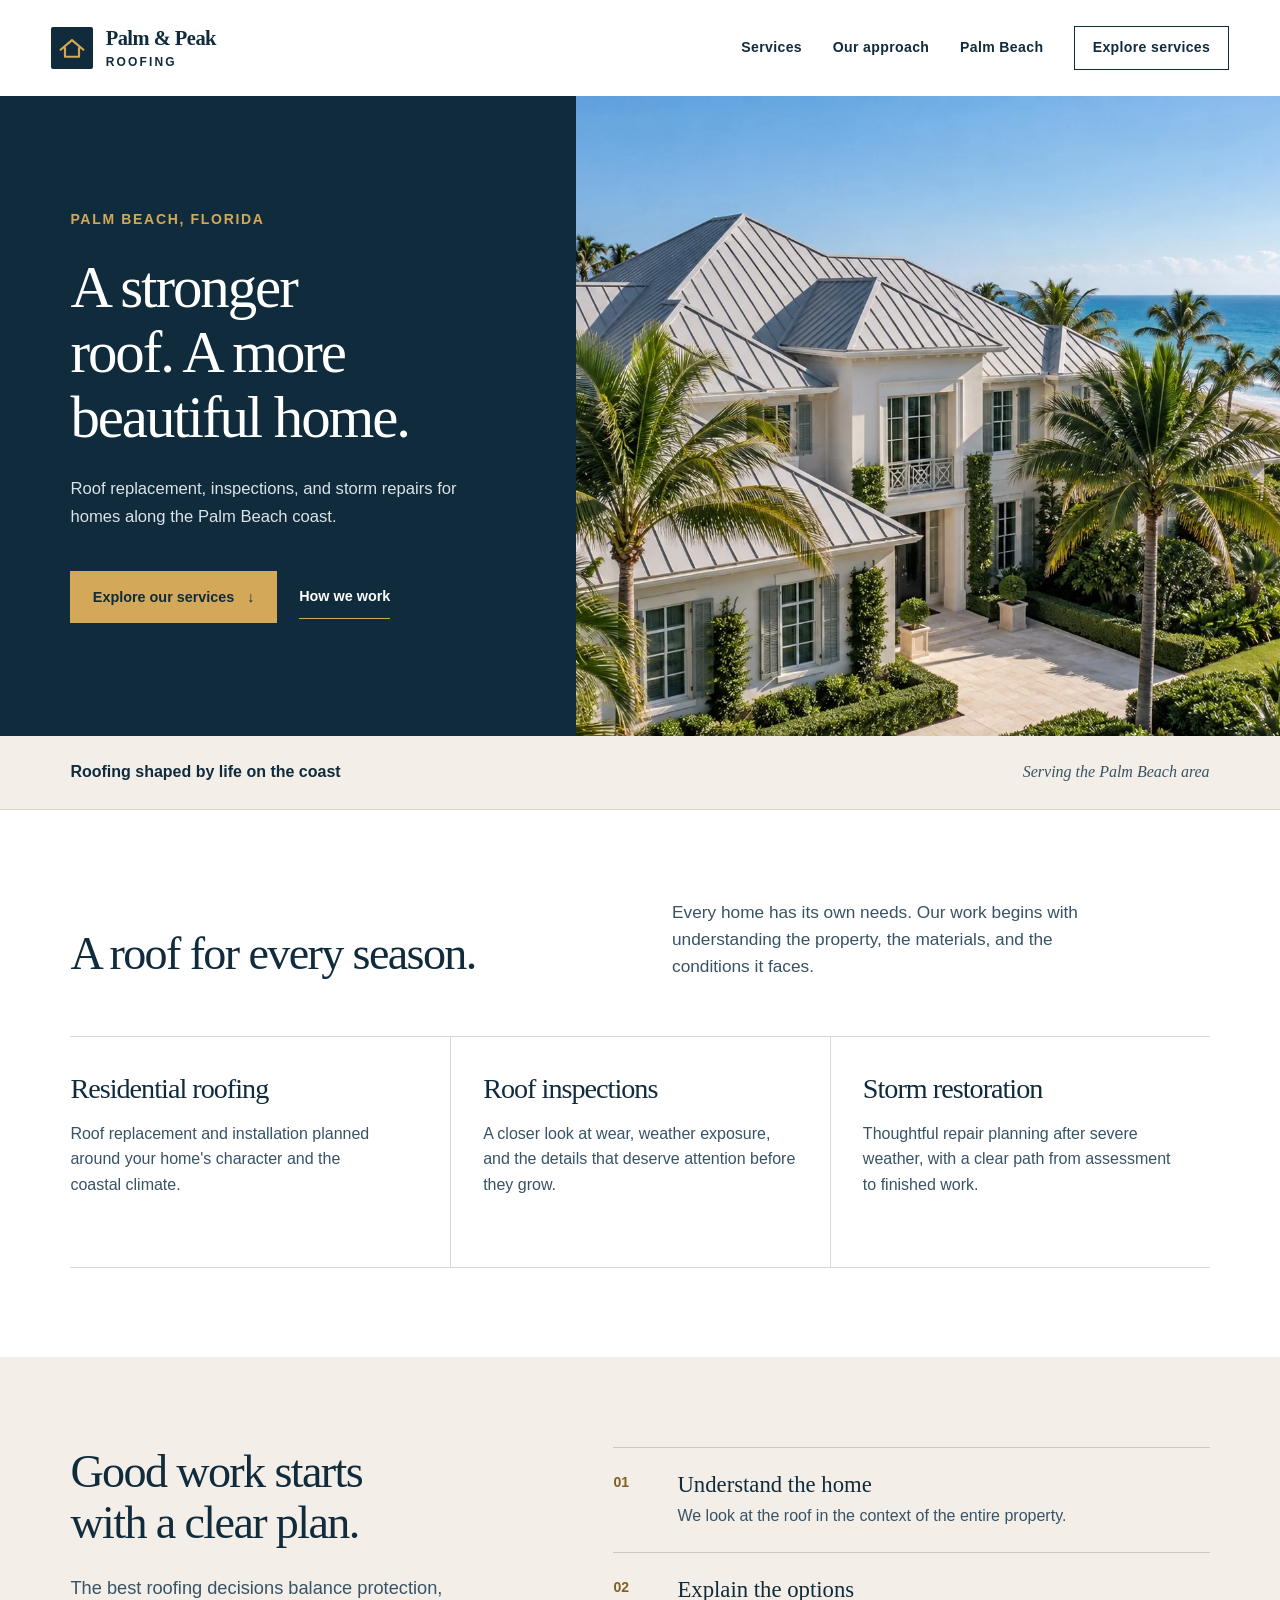
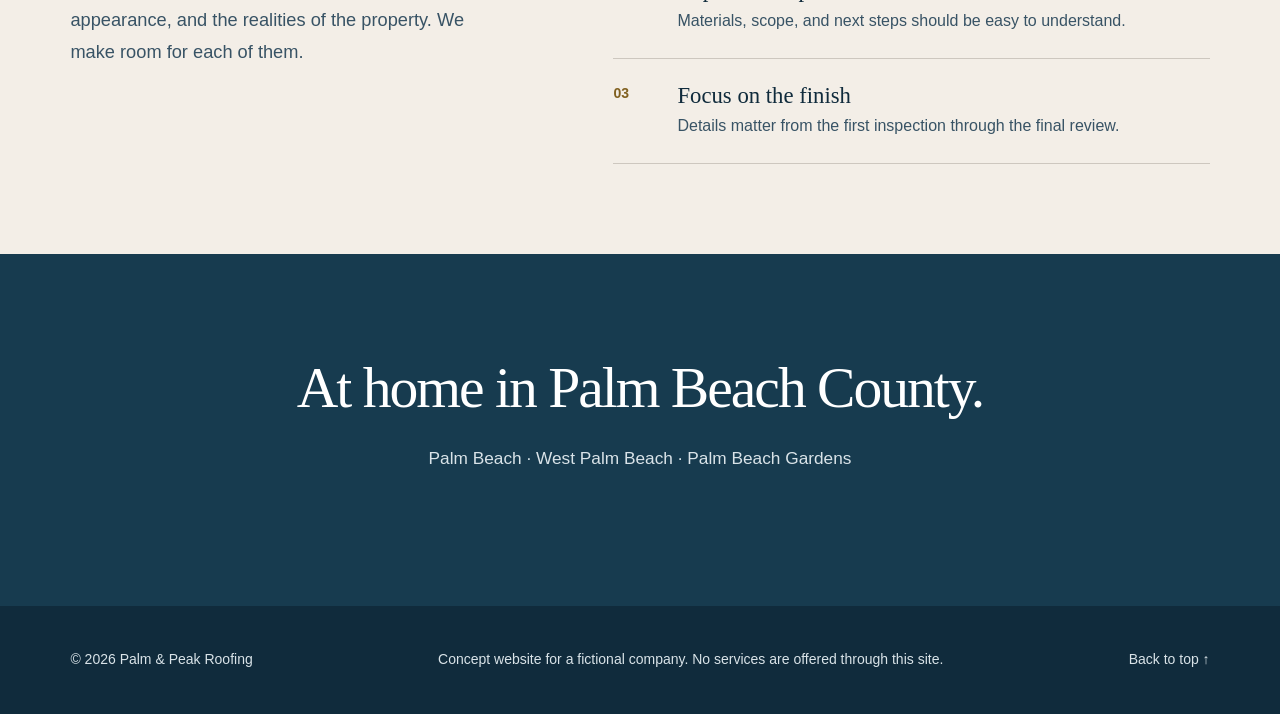
==== index.html @ 024da353 "Publish Palm and Peak roofing concept" ====
<!doctype html>
<html lang="en">
<head>
  <meta charset="utf-8">
  <meta name="viewport" content="width=device-width, initial-scale=1">
  <meta name="theme-color" content="#102b3c">
  <meta name="description" content="Palm & Peak Roofing is a fictional Palm Beach roofing company concept, showcasing residential roofing, roof care, and storm restoration services.">
  <title>Palm & Peak Roofing | Palm Beach Roofing Company</title>
  <link rel="icon" type="image/svg+xml" href="data:image/svg+xml,%3Csvg xmlns='http://www.w3.org/2000/svg' viewBox='0 0 64 64'%3E%3Crect width='64' height='64' rx='12' fill='%23102b3c'/%3E%3Cpath d='M10 37 32 18l22 19M17 34v15h30V34' fill='none' stroke='%23eecb8b' stroke-width='5' stroke-linecap='round' stroke-linejoin='round'/%3E%3C/svg%3E">
  <style>
    :root { color-scheme: light; --ink:#102b3c; --ink-soft:#385365; --sand:#f3eee7; --line:#d8d8d3; --gold:#d3a859; --white:#fff; --sky:#d9e6e9; --gold-ink:#806020; --light-ink:#d9e3e8; --gold-hover:#edc47a; --rule-warm:#cdc7bf; --closing:#173b4f; --gutter:clamp(1.25rem,5.5vw,6.7rem); --ease:cubic-bezier(.22,1,.36,1); }
    * { box-sizing: border-box; }
    html { scroll-behavior: auto; }
    body { margin:0; color:var(--ink); background:var(--white); font-family:Arial,Helvetica,sans-serif; font-size:1rem; line-height:1.55; }
    a { color:inherit; -webkit-tap-highlight-color:transparent; }
    section[id],div[id] { scroll-margin-top:1.5rem; }
    h1,h2,h3 { text-wrap:balance; }
    p { text-wrap:pretty; }
    a:focus-visible { outline:3px solid currentColor; outline-offset:4px; }
    .skip { position:absolute; top:-4rem; left:1rem; z-index:10; padding:.7rem 1rem; background:var(--white); }
    .skip:focus { top:1rem; }
    .site-header { position:relative; z-index:2; background:var(--white); }
    .header-inner { max-width:1440px; margin:auto; min-height:96px; padding:0 clamp(1.25rem,4vw,4rem); display:flex; align-items:center; justify-content:space-between; gap:2rem; }
    .brand { display:inline-flex; align-items:center; gap:.78rem; text-decoration:none; min-width:max-content; }
    .brand-mark { display:grid; place-items:center; width:42px; height:42px; background:var(--ink); color:var(--gold); border-radius:2px; }
    .brand-mark svg { width:28px; height:28px; }
    .brand-name { display:flex; flex-direction:column; font-family:Georgia,serif; font-size:1.28rem; font-weight:bold; letter-spacing:-.025em; line-height:1.1; }
    .brand-name small { margin-top:.33rem; font:700 .75rem Arial,sans-serif; letter-spacing:.18em; text-transform:uppercase; }
    nav { display:flex; align-items:center; gap:clamp(1.2rem,2.4vw,2.8rem); font-size:.88rem; font-weight:700; letter-spacing:.025em; }
    nav a { display:inline-flex; align-items:center; min-height:44px; text-decoration:none; transition:color 180ms var(--ease),background 180ms var(--ease); }
    nav a:hover { color:var(--gold-ink); }
    .nav-cta { display:inline-flex; align-items:center; justify-content:center; min-height:44px; padding:.5rem 1.1rem; border:1px solid var(--ink); }
    .nav-cta:hover { background:var(--ink); color:var(--white); }
    .hero { display:grid; grid-template-columns:minmax(0,45%) minmax(0,55%); min-height:640px; background:var(--ink); color:var(--white); }
    .hero-copy { align-self:center; padding:clamp(3.5rem,6vw,6rem) var(--gutter); }
    .eyebrow { margin:0 0 1.65rem; color:var(--gold); font-size:.875rem; font-weight:700; line-height:1.5; letter-spacing:.12em; text-transform:uppercase; }
    h1,h2,h3,p { margin-top:0; }
    h1,h2 { font-family:Georgia,'Times New Roman',serif; font-weight:400; letter-spacing:-.035em; }
    h1 { max-width:650px; margin-bottom:1.5rem; font-size:clamp(3rem,4.6vw,5.5rem); line-height:1.1; }
    .hero-copy>p:not(.eyebrow) { max-width:520px; color:var(--light-ink); font-size:clamp(1rem,1.3vw,1.13rem); line-height:1.7; }
    .hero-actions { display:flex; flex-wrap:wrap; gap:1.4rem; align-items:center; margin-top:2.5rem; }
    .button { display:inline-flex; align-items:center; justify-content:center; gap:.8rem; min-height:52px; padding:.75rem 1.4rem; background:var(--gold); color:var(--ink); font-size:.9rem; font-weight:700; text-decoration:none; transition:transform 180ms var(--ease),background 180ms var(--ease); }
    .button:hover { background:var(--gold-hover); transform:translateY(-2px); }
    .hero .button:focus-visible { outline-color:var(--white); }
    .button:active { transform:translateY(0); }
    .text-link { display:inline-flex; align-items:center; min-height:44px; text-decoration:none; border-bottom:1px solid var(--gold); padding:.5rem 0; font-size:.9rem; font-weight:700; }
    .text-link:hover { color:var(--gold); }
    .hero-photo { min-height:480px; position:relative; background:var(--sky); overflow:hidden; }
    .hero-photo img { display:block; position:absolute; inset:0; width:100%; height:100%; object-fit:cover; object-position:45% center; }
    .intro-strip { display:flex; justify-content:space-between; align-items:center; gap:2rem; padding:1.5rem clamp(1.25rem,5.5vw,6.7rem); background:var(--sand); border-bottom:1px solid var(--line); }
    .intro-strip p { margin:0; font-size:1rem; font-weight:700; letter-spacing:0; }
    .intro-strip span { font-family:Georgia,serif; font-size:1rem; font-style:italic; color:var(--ink-soft); }
    .section { max-width:1440px; margin:auto; padding:clamp(4rem,7vw,7rem) var(--gutter); }
    .section-heading { display:grid; grid-template-columns:1fr 1fr; gap:4rem; align-items:end; margin-bottom:3.5rem; }
    .section-heading h2 { max-width:570px; margin:0; font-size:clamp(2.4rem,3.6vw,4.2rem); line-height:1.1; }
    .section-heading p { max-width:430px; margin:0; color:var(--ink-soft); font-size:1.08rem; }
    .services { display:grid; grid-template-columns:repeat(3,1fr); border-top:1px solid var(--line); border-bottom:1px solid var(--line); }
    .service { min-height:230px; padding:2.25rem 2rem 2.25rem 0; display:flex; flex-direction:column; }
    .service+.service { border-left:1px solid var(--line); padding-left:2rem; }
    .service h3 { margin:0 0 1rem; font:400 clamp(1.6rem,2.2vw,2.25rem)/1.13 Georgia,serif; letter-spacing:-.035em; }
    .service p { max-width:330px; margin:0; color:var(--ink-soft); font-size:1rem; line-height:1.6; }
    .approach { background:var(--sand); }
    .approach-inner { max-width:1440px; margin:auto; padding:clamp(4rem,7vw,7rem) var(--gutter); display:grid; grid-template-columns:.85fr 1.15fr; gap:clamp(3rem,8vw,9rem); }
    .approach h2 { margin-bottom:1.5rem; font-size:clamp(2.4rem,3.6vw,4.2rem); line-height:1.1; }
    .approach-lede { max-width:560px; color:var(--ink-soft); font-size:1.14rem; line-height:1.75; }
    .principles { align-self:center; border-top:1px solid var(--rule-warm); }
    .principle { display:grid; grid-template-columns:3rem 1fr; gap:1rem; padding:1.5rem 0; border-bottom:1px solid var(--rule-warm); }
    .principle span { color:var(--gold-ink); font-size:.875rem; font-weight:700; }
    .principle h3 { margin:0 0 .35rem; font:400 1.42rem Georgia,serif; }
    .principle p { margin:0; color:var(--ink-soft); font-size:1rem; }
    .closing { padding:clamp(5rem,8vw,8rem) 1.25rem; background:var(--closing); color:var(--white); text-align:center; }
    .closing h2 { max-width:800px; margin:0 auto 1.5rem; font-size:clamp(2.8rem,4.5vw,5.5rem); line-height:1.12; }
    .closing p { max-width:560px; margin:0 auto 2rem; color:var(--light-ink); font-size:1.08rem; }
    footer { display:flex; justify-content:space-between; align-items:center; flex-wrap:wrap; gap:1rem; padding:2rem clamp(1.25rem,5.5vw,6.7rem); background:var(--ink); color:var(--light-ink); font-size:.875rem; }
    footer p { margin:0; }
    footer a { display:inline-flex; align-items:center; min-height:44px; text-decoration:none; }
    footer a:hover { color:var(--gold); }
    @media (max-width:900px) {
      .header-inner { min-height:78px; }
      nav { gap:1rem; }
      .nav-cta { display:none; }
      .hero { grid-template-columns:1fr; }
      .hero-copy { padding:3.5rem clamp(1.25rem,7vw,4rem); }
      .hero-photo { min-height:0; aspect-ratio:16/9; }
      .section-heading,.approach-inner { grid-template-columns:1fr; gap:2rem; }
      .section-heading { margin-bottom:2.5rem; }
    }
    @media (max-width:620px) {
      .header-inner { align-items:flex-start; flex-direction:column; gap:.5rem; padding-top:1rem; padding-bottom:.5rem; }
      .brand-mark { width:38px; height:38px; }
      nav { width:100%; justify-content:space-between; font-size:.875rem; }
      .hero-copy { padding:2.75rem 1.25rem 3rem; }
      h1 { font-size:clamp(2.65rem,10.5vw,3.75rem); }
      .hero-photo { min-height:0; aspect-ratio:4/3; }
      .hero-actions { gap:1rem; margin-top:1.75rem; }
      .intro-strip { align-items:flex-start; flex-direction:column; gap:.55rem; }
      .services { grid-template-columns:1fr; }
      .service,.service+.service { min-height:0; padding:1.75rem 0; border-left:0; }
      .service+.service { border-top:1px solid var(--line); }
      .service h3 { margin:0 0 .7rem; }
      .approach-inner { gap:2.5rem; }
    }
    @media (prefers-reduced-motion:reduce) { html { scroll-behavior:auto; } a,.button { transition:none; } .button:hover { transform:none; } }
  </style>
</head>
<body>
  <a class="skip" href="#main">Skip to content</a>
  <header class="site-header">
    <div class="header-inner">
      <a class="brand" href="#top" aria-label="Palm and Peak Roofing, back to top">
        <span class="brand-mark" aria-hidden="true"><svg viewBox="0 0 32 32" fill="none"><path d="M3 18 16 7l13 11M8 16v10h16V16" stroke="currentColor" stroke-width="2.5" stroke-linecap="round" stroke-linejoin="round"/></svg></span>
        <span class="brand-name">Palm &amp; Peak<small>Roofing</small></span>
      </a>
      <nav aria-label="Main navigation"><a href="#services">Services</a><a href="#approach">Our approach</a><a href="#coverage">Palm Beach</a><a class="nav-cta" href="#services">Explore services</a></nav>
    </div>
  </header>
  <main id="main">
    <section class="hero" id="top" aria-labelledby="hero-title">
      <div class="hero-copy">
        <p class="eyebrow">Palm Beach, Florida</p>
        <h1 id="hero-title">A stronger roof. A more beautiful home.</h1>
        <p>Roof replacement, inspections, and storm repairs for homes along the Palm Beach coast.</p>
        <div class="hero-actions"><a class="button" href="#services">Explore our services <span aria-hidden="true">↓</span></a><a class="text-link" href="#approach">How we work</a></div>
      </div>
      <div class="hero-photo"><img src="roofing-home.webp" alt="Coastal Palm Beach home with a standing seam roof framed by palm trees" width="1672" height="941" fetchpriority="high" decoding="async"></div>
    </section>
    <div class="intro-strip"><p>Roofing shaped by life on the coast</p><span>Serving the Palm Beach area</span></div>
    <section class="section" id="services" aria-labelledby="services-title">
      
      <div class="section-heading"><h2 id="services-title">A roof for every season.</h2><p>Every home has its own needs. Our work begins with understanding the property, the materials, and the conditions it faces.</p></div>
      <div class="services">
        <article class="service"><h3>Residential roofing</h3><p>Roof replacement and installation planned around your home's character and the coastal climate.</p></article>
        <article class="service"><h3>Roof inspections</h3><p>A closer look at wear, weather exposure, and the details that deserve attention before they grow.</p></article>
        <article class="service"><h3>Storm restoration</h3><p>Thoughtful repair planning after severe weather, with a clear path from assessment to finished work.</p></article>
      </div>
    </section>
    <section class="approach" id="approach" aria-labelledby="approach-title"><div class="approach-inner">
      <div><h2 id="approach-title">Good work starts with a clear plan.</h2><p class="approach-lede">The best roofing decisions balance protection, appearance, and the realities of the property. We make room for each of them.</p></div>
      <div class="principles"><div class="principle"><span>01</span><div><h3>Understand the home</h3><p>We look at the roof in the context of the entire property.</p></div></div><div class="principle"><span>02</span><div><h3>Explain the options</h3><p>Materials, scope, and next steps should be easy to understand.</p></div></div><div class="principle"><span>03</span><div><h3>Focus on the finish</h3><p>Details matter from the first inspection through the final review.</p></div></div></div>
    </div></section>
    <section class="closing" id="coverage" aria-labelledby="closing-title"><h2 id="closing-title">At home in Palm Beach County.</h2><p>Palm Beach · West Palm Beach · Palm Beach Gardens</p></section>
  </main>
  <footer><p>© 2026 Palm &amp; Peak Roofing</p><p>Concept website for a fictional company. No services are offered through this site.</p><a href="#top">Back to top ↑</a></footer>
</body>
</html>
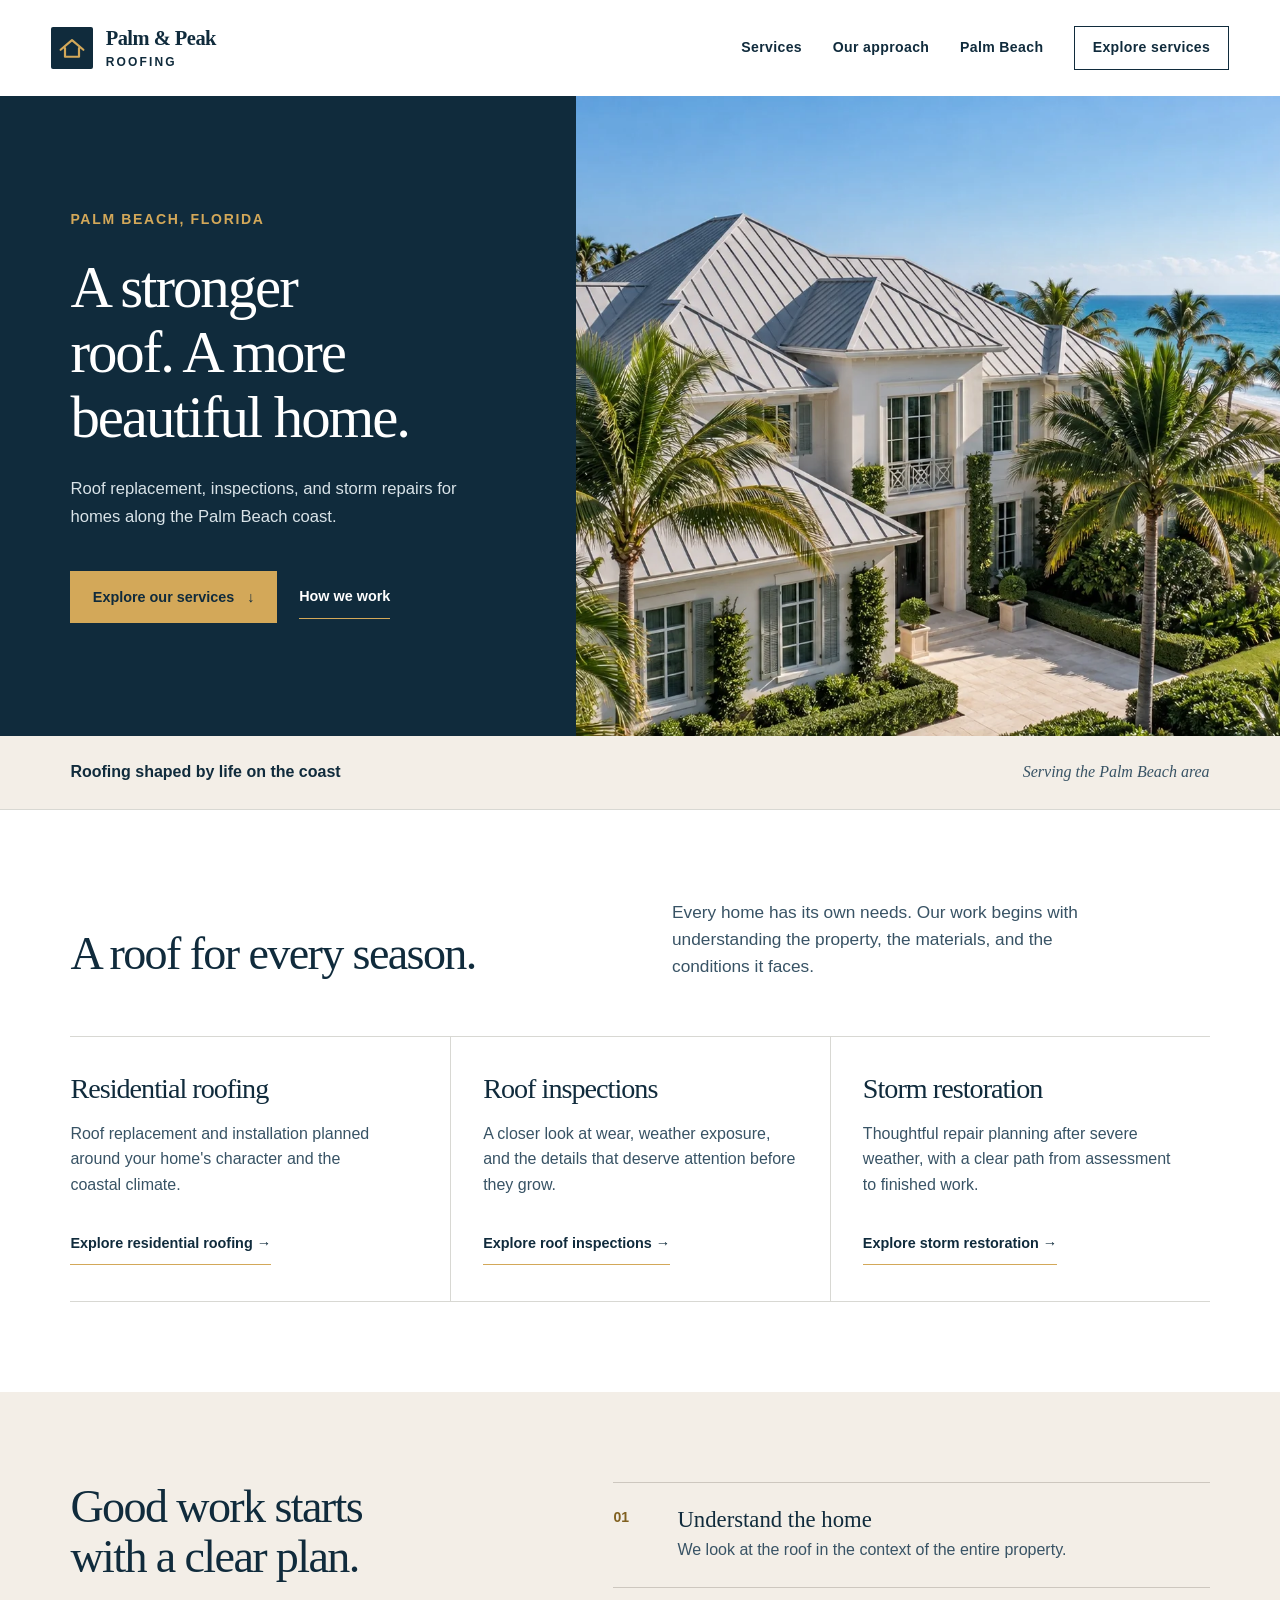
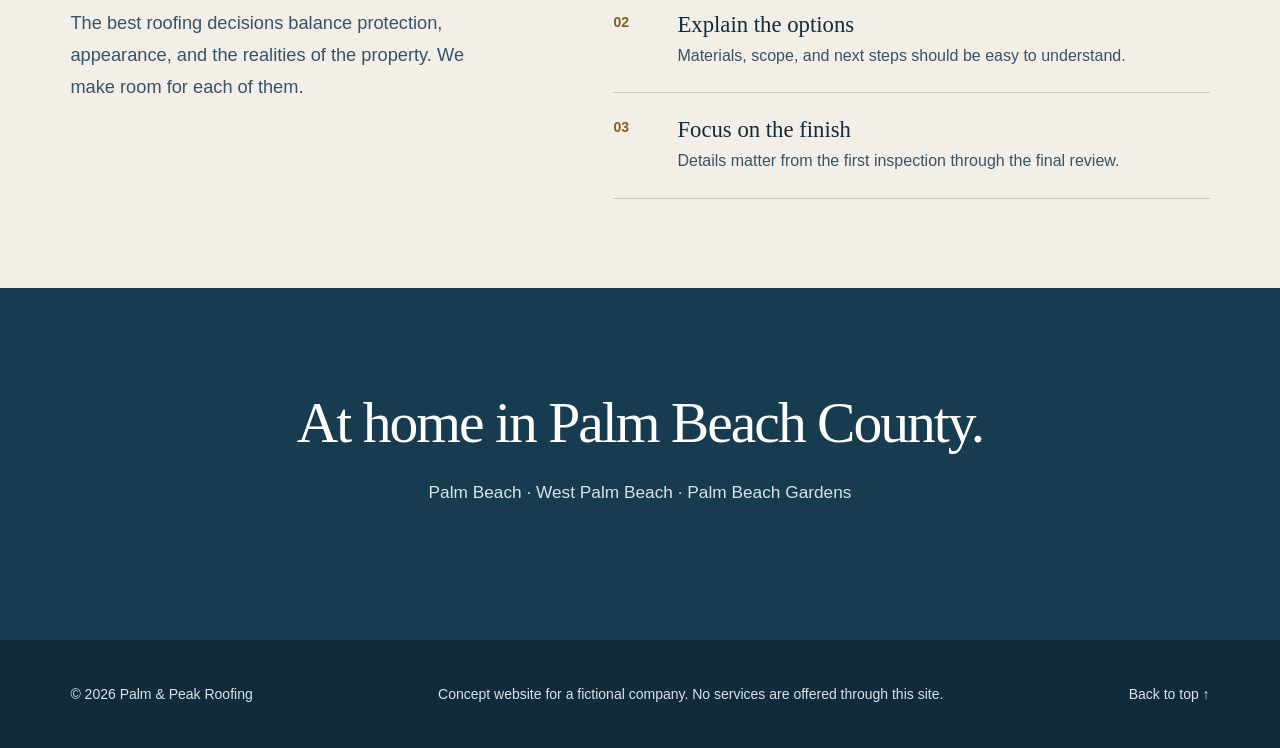
==== commit 36181771: "Add residential roofing inspection and storm service pages" ====
--- a/index.html
+++ b/index.html
@@ -7,101 +7,7 @@
   <meta name="description" content="Palm & Peak Roofing is a fictional Palm Beach roofing company concept, showcasing residential roofing, roof care, and storm restoration services.">
   <title>Palm & Peak Roofing | Palm Beach Roofing Company</title>
   <link rel="icon" type="image/svg+xml" href="data:image/svg+xml,%3Csvg xmlns='http://www.w3.org/2000/svg' viewBox='0 0 64 64'%3E%3Crect width='64' height='64' rx='12' fill='%23102b3c'/%3E%3Cpath d='M10 37 32 18l22 19M17 34v15h30V34' fill='none' stroke='%23eecb8b' stroke-width='5' stroke-linecap='round' stroke-linejoin='round'/%3E%3C/svg%3E">
-  <style>
-    :root { color-scheme: light; --ink:#102b3c; --ink-soft:#385365; --sand:#f3eee7; --line:#d8d8d3; --gold:#d3a859; --white:#fff; --sky:#d9e6e9; --gold-ink:#806020; --light-ink:#d9e3e8; --gold-hover:#edc47a; --rule-warm:#cdc7bf; --closing:#173b4f; --gutter:clamp(1.25rem,5.5vw,6.7rem); --ease:cubic-bezier(.22,1,.36,1); }
-    * { box-sizing: border-box; }
-    html { scroll-behavior: auto; }
-    body { margin:0; color:var(--ink); background:var(--white); font-family:Arial,Helvetica,sans-serif; font-size:1rem; line-height:1.55; }
-    a { color:inherit; -webkit-tap-highlight-color:transparent; }
-    section[id],div[id] { scroll-margin-top:1.5rem; }
-    h1,h2,h3 { text-wrap:balance; }
-    p { text-wrap:pretty; }
-    a:focus-visible { outline:3px solid currentColor; outline-offset:4px; }
-    .skip { position:absolute; top:-4rem; left:1rem; z-index:10; padding:.7rem 1rem; background:var(--white); }
-    .skip:focus { top:1rem; }
-    .site-header { position:relative; z-index:2; background:var(--white); }
-    .header-inner { max-width:1440px; margin:auto; min-height:96px; padding:0 clamp(1.25rem,4vw,4rem); display:flex; align-items:center; justify-content:space-between; gap:2rem; }
-    .brand { display:inline-flex; align-items:center; gap:.78rem; text-decoration:none; min-width:max-content; }
-    .brand-mark { display:grid; place-items:center; width:42px; height:42px; background:var(--ink); color:var(--gold); border-radius:2px; }
-    .brand-mark svg { width:28px; height:28px; }
-    .brand-name { display:flex; flex-direction:column; font-family:Georgia,serif; font-size:1.28rem; font-weight:bold; letter-spacing:-.025em; line-height:1.1; }
-    .brand-name small { margin-top:.33rem; font:700 .75rem Arial,sans-serif; letter-spacing:.18em; text-transform:uppercase; }
-    nav { display:flex; align-items:center; gap:clamp(1.2rem,2.4vw,2.8rem); font-size:.88rem; font-weight:700; letter-spacing:.025em; }
-    nav a { display:inline-flex; align-items:center; min-height:44px; text-decoration:none; transition:color 180ms var(--ease),background 180ms var(--ease); }
-    nav a:hover { color:var(--gold-ink); }
-    .nav-cta { display:inline-flex; align-items:center; justify-content:center; min-height:44px; padding:.5rem 1.1rem; border:1px solid var(--ink); }
-    .nav-cta:hover { background:var(--ink); color:var(--white); }
-    .hero { display:grid; grid-template-columns:minmax(0,45%) minmax(0,55%); min-height:640px; background:var(--ink); color:var(--white); }
-    .hero-copy { align-self:center; padding:clamp(3.5rem,6vw,6rem) var(--gutter); }
-    .eyebrow { margin:0 0 1.65rem; color:var(--gold); font-size:.875rem; font-weight:700; line-height:1.5; letter-spacing:.12em; text-transform:uppercase; }
-    h1,h2,h3,p { margin-top:0; }
-    h1,h2 { font-family:Georgia,'Times New Roman',serif; font-weight:400; letter-spacing:-.035em; }
-    h1 { max-width:650px; margin-bottom:1.5rem; font-size:clamp(3rem,4.6vw,5.5rem); line-height:1.1; }
-    .hero-copy>p:not(.eyebrow) { max-width:520px; color:var(--light-ink); font-size:clamp(1rem,1.3vw,1.13rem); line-height:1.7; }
-    .hero-actions { display:flex; flex-wrap:wrap; gap:1.4rem; align-items:center; margin-top:2.5rem; }
-    .button { display:inline-flex; align-items:center; justify-content:center; gap:.8rem; min-height:52px; padding:.75rem 1.4rem; background:var(--gold); color:var(--ink); font-size:.9rem; font-weight:700; text-decoration:none; transition:transform 180ms var(--ease),background 180ms var(--ease); }
-    .button:hover { background:var(--gold-hover); transform:translateY(-2px); }
-    .hero .button:focus-visible { outline-color:var(--white); }
-    .button:active { transform:translateY(0); }
-    .text-link { display:inline-flex; align-items:center; min-height:44px; text-decoration:none; border-bottom:1px solid var(--gold); padding:.5rem 0; font-size:.9rem; font-weight:700; }
-    .text-link:hover { color:var(--gold); }
-    .hero-photo { min-height:480px; position:relative; background:var(--sky); overflow:hidden; }
-    .hero-photo img { display:block; position:absolute; inset:0; width:100%; height:100%; object-fit:cover; object-position:45% center; }
-    .intro-strip { display:flex; justify-content:space-between; align-items:center; gap:2rem; padding:1.5rem clamp(1.25rem,5.5vw,6.7rem); background:var(--sand); border-bottom:1px solid var(--line); }
-    .intro-strip p { margin:0; font-size:1rem; font-weight:700; letter-spacing:0; }
-    .intro-strip span { font-family:Georgia,serif; font-size:1rem; font-style:italic; color:var(--ink-soft); }
-    .section { max-width:1440px; margin:auto; padding:clamp(4rem,7vw,7rem) var(--gutter); }
-    .section-heading { display:grid; grid-template-columns:1fr 1fr; gap:4rem; align-items:end; margin-bottom:3.5rem; }
-    .section-heading h2 { max-width:570px; margin:0; font-size:clamp(2.4rem,3.6vw,4.2rem); line-height:1.1; }
-    .section-heading p { max-width:430px; margin:0; color:var(--ink-soft); font-size:1.08rem; }
-    .services { display:grid; grid-template-columns:repeat(3,1fr); border-top:1px solid var(--line); border-bottom:1px solid var(--line); }
-    .service { min-height:230px; padding:2.25rem 2rem 2.25rem 0; display:flex; flex-direction:column; }
-    .service+.service { border-left:1px solid var(--line); padding-left:2rem; }
-    .service h3 { margin:0 0 1rem; font:400 clamp(1.6rem,2.2vw,2.25rem)/1.13 Georgia,serif; letter-spacing:-.035em; }
-    .service p { max-width:330px; margin:0; color:var(--ink-soft); font-size:1rem; line-height:1.6; }
-    .approach { background:var(--sand); }
-    .approach-inner { max-width:1440px; margin:auto; padding:clamp(4rem,7vw,7rem) var(--gutter); display:grid; grid-template-columns:.85fr 1.15fr; gap:clamp(3rem,8vw,9rem); }
-    .approach h2 { margin-bottom:1.5rem; font-size:clamp(2.4rem,3.6vw,4.2rem); line-height:1.1; }
-    .approach-lede { max-width:560px; color:var(--ink-soft); font-size:1.14rem; line-height:1.75; }
-    .principles { align-self:center; border-top:1px solid var(--rule-warm); }
-    .principle { display:grid; grid-template-columns:3rem 1fr; gap:1rem; padding:1.5rem 0; border-bottom:1px solid var(--rule-warm); }
-    .principle span { color:var(--gold-ink); font-size:.875rem; font-weight:700; }
-    .principle h3 { margin:0 0 .35rem; font:400 1.42rem Georgia,serif; }
-    .principle p { margin:0; color:var(--ink-soft); font-size:1rem; }
-    .closing { padding:clamp(5rem,8vw,8rem) 1.25rem; background:var(--closing); color:var(--white); text-align:center; }
-    .closing h2 { max-width:800px; margin:0 auto 1.5rem; font-size:clamp(2.8rem,4.5vw,5.5rem); line-height:1.12; }
-    .closing p { max-width:560px; margin:0 auto 2rem; color:var(--light-ink); font-size:1.08rem; }
-    footer { display:flex; justify-content:space-between; align-items:center; flex-wrap:wrap; gap:1rem; padding:2rem clamp(1.25rem,5.5vw,6.7rem); background:var(--ink); color:var(--light-ink); font-size:.875rem; }
-    footer p { margin:0; }
-    footer a { display:inline-flex; align-items:center; min-height:44px; text-decoration:none; }
-    footer a:hover { color:var(--gold); }
-    @media (max-width:900px) {
-      .header-inner { min-height:78px; }
-      nav { gap:1rem; }
-      .nav-cta { display:none; }
-      .hero { grid-template-columns:1fr; }
-      .hero-copy { padding:3.5rem clamp(1.25rem,7vw,4rem); }
-      .hero-photo { min-height:0; aspect-ratio:16/9; }
-      .section-heading,.approach-inner { grid-template-columns:1fr; gap:2rem; }
-      .section-heading { margin-bottom:2.5rem; }
-    }
-    @media (max-width:620px) {
-      .header-inner { align-items:flex-start; flex-direction:column; gap:.5rem; padding-top:1rem; padding-bottom:.5rem; }
-      .brand-mark { width:38px; height:38px; }
-      nav { width:100%; justify-content:space-between; font-size:.875rem; }
-      .hero-copy { padding:2.75rem 1.25rem 3rem; }
-      h1 { font-size:clamp(2.65rem,10.5vw,3.75rem); }
-      .hero-photo { min-height:0; aspect-ratio:4/3; }
-      .hero-actions { gap:1rem; margin-top:1.75rem; }
-      .intro-strip { align-items:flex-start; flex-direction:column; gap:.55rem; }
-      .services { grid-template-columns:1fr; }
-      .service,.service+.service { min-height:0; padding:1.75rem 0; border-left:0; }
-      .service+.service { border-top:1px solid var(--line); }
-      .service h3 { margin:0 0 .7rem; }
-      .approach-inner { gap:2.5rem; }
-    }
-    @media (prefers-reduced-motion:reduce) { html { scroll-behavior:auto; } a,.button { transition:none; } .button:hover { transform:none; } }
-  </style>
+  <link rel="stylesheet" href="styles.css">
 </head>
 <body>
   <a class="skip" href="#main">Skip to content</a>
@@ -129,9 +35,9 @@
       
       <div class="section-heading"><h2 id="services-title">A roof for every season.</h2><p>Every home has its own needs. Our work begins with understanding the property, the materials, and the conditions it faces.</p></div>
       <div class="services">
-        <article class="service"><h3>Residential roofing</h3><p>Roof replacement and installation planned around your home's character and the coastal climate.</p></article>
-        <article class="service"><h3>Roof inspections</h3><p>A closer look at wear, weather exposure, and the details that deserve attention before they grow.</p></article>
-        <article class="service"><h3>Storm restoration</h3><p>Thoughtful repair planning after severe weather, with a clear path from assessment to finished work.</p></article>
+        <article class="service"><h3>Residential roofing</h3><p>Roof replacement and installation planned around your home's character and the coastal climate.</p><a class="text-link service-link" href="residential-roofing.html">Explore residential roofing <span aria-hidden="true">&nbsp;→</span></a></article>
+        <article class="service"><h3>Roof inspections</h3><p>A closer look at wear, weather exposure, and the details that deserve attention before they grow.</p><a class="text-link service-link" href="roof-inspections.html">Explore roof inspections <span aria-hidden="true">&nbsp;→</span></a></article>
+        <article class="service"><h3>Storm restoration</h3><p>Thoughtful repair planning after severe weather, with a clear path from assessment to finished work.</p><a class="text-link service-link" href="storm-restoration.html">Explore storm restoration <span aria-hidden="true">&nbsp;→</span></a></article>
       </div>
     </section>
     <section class="approach" id="approach" aria-labelledby="approach-title"><div class="approach-inner">
--- a/styles.css
+++ b/styles.css
@@ -0,0 +1,122 @@
+    :root { color-scheme: light; --ink:#102b3c; --ink-soft:#385365; --sand:#f3eee7; --line:#d8d8d3; --gold:#d3a859; --white:#fff; --sky:#d9e6e9; --gold-ink:#806020; --light-ink:#d9e3e8; --gold-hover:#edc47a; --rule-warm:#cdc7bf; --closing:#173b4f; --gutter:clamp(1.25rem,5.5vw,6.7rem); --ease:cubic-bezier(.22,1,.36,1); }
+    * { box-sizing: border-box; }
+    html { scroll-behavior: auto; }
+    body { margin:0; color:var(--ink); background:var(--white); font-family:Arial,Helvetica,sans-serif; font-size:1rem; line-height:1.55; }
+    a { color:inherit; -webkit-tap-highlight-color:transparent; }
+    section[id],div[id] { scroll-margin-top:1.5rem; }
+    h1,h2,h3 { text-wrap:balance; }
+    p { text-wrap:pretty; }
+    a:focus-visible { outline:3px solid currentColor; outline-offset:4px; }
+    .skip { position:absolute; top:-4rem; left:1rem; z-index:10; padding:.7rem 1rem; background:var(--white); }
+    .skip:focus { top:1rem; }
+    .site-header { position:relative; z-index:2; background:var(--white); }
+    .header-inner { max-width:1440px; margin:auto; min-height:96px; padding:0 clamp(1.25rem,4vw,4rem); display:flex; align-items:center; justify-content:space-between; gap:2rem; }
+    .brand { display:inline-flex; align-items:center; gap:.78rem; text-decoration:none; min-width:max-content; }
+    .brand-mark { display:grid; place-items:center; width:42px; height:42px; background:var(--ink); color:var(--gold); border-radius:2px; }
+    .brand-mark svg { width:28px; height:28px; }
+    .brand-name { display:flex; flex-direction:column; font-family:Georgia,serif; font-size:1.28rem; font-weight:bold; letter-spacing:-.025em; line-height:1.1; }
+    .brand-name small { margin-top:.33rem; font:700 .75rem Arial,sans-serif; letter-spacing:.18em; text-transform:uppercase; }
+    nav { display:flex; align-items:center; gap:clamp(1.2rem,2.4vw,2.8rem); font-size:.88rem; font-weight:700; letter-spacing:.025em; }
+    nav a { display:inline-flex; align-items:center; min-height:44px; text-decoration:none; transition:color 180ms var(--ease),background 180ms var(--ease); }
+    nav a:hover { color:var(--gold-ink); }
+    .nav-cta { display:inline-flex; align-items:center; justify-content:center; min-height:44px; padding:.5rem 1.1rem; border:1px solid var(--ink); }
+    .nav-cta:hover { background:var(--ink); color:var(--white); }
+    .hero { display:grid; grid-template-columns:minmax(0,45%) minmax(0,55%); min-height:640px; background:var(--ink); color:var(--white); }
+    .hero-copy { align-self:center; padding:clamp(3.5rem,6vw,6rem) var(--gutter); }
+    .eyebrow { margin:0 0 1.65rem; color:var(--gold); font-size:.875rem; font-weight:700; line-height:1.5; letter-spacing:.12em; text-transform:uppercase; }
+    h1,h2,h3,p { margin-top:0; }
+    h1,h2 { font-family:Georgia,'Times New Roman',serif; font-weight:400; letter-spacing:-.035em; }
+    h1 { max-width:650px; margin-bottom:1.5rem; font-size:clamp(3rem,4.6vw,5.5rem); line-height:1.1; }
+    .hero-copy>p:not(.eyebrow) { max-width:520px; color:var(--light-ink); font-size:clamp(1rem,1.3vw,1.13rem); line-height:1.7; }
+    .hero-actions { display:flex; flex-wrap:wrap; gap:1.4rem; align-items:center; margin-top:2.5rem; }
+    .button { display:inline-flex; align-items:center; justify-content:center; gap:.8rem; min-height:52px; padding:.75rem 1.4rem; background:var(--gold); color:var(--ink); font-size:.9rem; font-weight:700; text-decoration:none; transition:transform 180ms var(--ease),background 180ms var(--ease); }
+    .button:hover { background:var(--gold-hover); transform:translateY(-2px); }
+    .hero .button:focus-visible { outline-color:var(--white); }
+    .button:active { transform:translateY(0); }
+    .text-link { display:inline-flex; align-items:center; min-height:44px; text-decoration:none; border-bottom:1px solid var(--gold); padding:.5rem 0; font-size:.9rem; font-weight:700; }
+    .text-link:hover { color:var(--gold); }
+    .hero-photo { min-height:480px; position:relative; background:var(--sky); overflow:hidden; }
+    .hero-photo img { display:block; position:absolute; inset:0; width:100%; height:100%; object-fit:cover; object-position:45% center; }
+    .intro-strip { display:flex; justify-content:space-between; align-items:center; gap:2rem; padding:1.5rem clamp(1.25rem,5.5vw,6.7rem); background:var(--sand); border-bottom:1px solid var(--line); }
+    .intro-strip p { margin:0; font-size:1rem; font-weight:700; letter-spacing:0; }
+    .intro-strip span { font-family:Georgia,serif; font-size:1rem; font-style:italic; color:var(--ink-soft); }
+    .section { max-width:1440px; margin:auto; padding:clamp(4rem,7vw,7rem) var(--gutter); }
+    .section-heading { display:grid; grid-template-columns:1fr 1fr; gap:4rem; align-items:end; margin-bottom:3.5rem; }
+    .section-heading h2 { max-width:570px; margin:0; font-size:clamp(2.4rem,3.6vw,4.2rem); line-height:1.1; }
+    .section-heading p { max-width:430px; margin:0; color:var(--ink-soft); font-size:1.08rem; }
+    .services { display:grid; grid-template-columns:repeat(3,1fr); border-top:1px solid var(--line); border-bottom:1px solid var(--line); }
+    .service { min-height:230px; padding:2.25rem 2rem 2.25rem 0; display:flex; flex-direction:column; }
+    .service+.service { border-left:1px solid var(--line); padding-left:2rem; }
+    .service h3 { margin:0 0 1rem; font:400 clamp(1.6rem,2.2vw,2.25rem)/1.13 Georgia,serif; letter-spacing:-.035em; }
+    .service p { max-width:330px; margin:0; color:var(--ink-soft); font-size:1rem; line-height:1.6; }
+    .approach { background:var(--sand); }
+    .approach-inner { max-width:1440px; margin:auto; padding:clamp(4rem,7vw,7rem) var(--gutter); display:grid; grid-template-columns:.85fr 1.15fr; gap:clamp(3rem,8vw,9rem); }
+    .approach h2 { margin-bottom:1.5rem; font-size:clamp(2.4rem,3.6vw,4.2rem); line-height:1.1; }
+    .approach-lede { max-width:560px; color:var(--ink-soft); font-size:1.14rem; line-height:1.75; }
+    .principles { align-self:center; border-top:1px solid var(--rule-warm); }
+    .principle { display:grid; grid-template-columns:3rem 1fr; gap:1rem; padding:1.5rem 0; border-bottom:1px solid var(--rule-warm); }
+    .principle span { color:var(--gold-ink); font-size:.875rem; font-weight:700; }
+    .principle h3 { margin:0 0 .35rem; font:400 1.42rem Georgia,serif; }
+    .principle p { margin:0; color:var(--ink-soft); font-size:1rem; }
+    .closing { padding:clamp(5rem,8vw,8rem) 1.25rem; background:var(--closing); color:var(--white); text-align:center; }
+    .closing h2 { max-width:800px; margin:0 auto 1.5rem; font-size:clamp(2.8rem,4.5vw,5.5rem); line-height:1.12; }
+    .closing p { max-width:560px; margin:0 auto 2rem; color:var(--light-ink); font-size:1.08rem; }
+    footer { display:flex; justify-content:space-between; align-items:center; flex-wrap:wrap; gap:1rem; padding:2rem clamp(1.25rem,5.5vw,6.7rem); background:var(--ink); color:var(--light-ink); font-size:.875rem; }
+    footer p { margin:0; }
+    footer a { display:inline-flex; align-items:center; min-height:44px; text-decoration:none; }
+    footer a:hover { color:var(--gold); }
+    @media (max-width:900px) {
+      .header-inner { min-height:78px; }
+      nav { gap:1rem; }
+      .nav-cta { display:none; }
+      .hero { grid-template-columns:1fr; }
+      .hero-copy { padding:3.5rem clamp(1.25rem,7vw,4rem); }
+      .hero-photo { min-height:0; aspect-ratio:16/9; }
+      .section-heading,.approach-inner { grid-template-columns:1fr; gap:2rem; }
+      .section-heading { margin-bottom:2.5rem; }
+    }
+    @media (max-width:620px) {
+      .header-inner { align-items:flex-start; flex-direction:column; gap:.5rem; padding-top:1rem; padding-bottom:.5rem; }
+      .brand-mark { width:38px; height:38px; }
+      nav { width:100%; justify-content:space-between; font-size:.875rem; }
+      .hero-copy { padding:2.75rem 1.25rem 3rem; }
+      h1 { font-size:clamp(2.65rem,10.5vw,3.75rem); }
+      .hero-photo { min-height:0; aspect-ratio:4/3; }
+      .hero-actions { gap:1rem; margin-top:1.75rem; }
+      .intro-strip { align-items:flex-start; flex-direction:column; gap:.55rem; }
+      .services { grid-template-columns:1fr; }
+      .service,.service+.service { min-height:0; padding:1.75rem 0; border-left:0; }
+      .service+.service { border-top:1px solid var(--line); }
+      .service h3 { margin:0 0 .7rem; }
+      .approach-inner { gap:2.5rem; }
+    }
+    @media (prefers-reduced-motion:reduce) { html { scroll-behavior:auto; } a,.button { transition:none; } .button:hover { transform:none; } }
+    .service-link { margin-top:1.5rem; align-self:flex-start; }
+    .service-link:hover,.related-link:hover { color:var(--gold-ink); }
+    .page-hero { background:var(--ink); color:var(--white); }
+    .page-hero-inner { max-width:1440px; margin:auto; padding:1.5rem var(--gutter) clamp(3.5rem,6vw,6rem); }
+    .breadcrumbs { display:flex; justify-content:flex-start; align-items:center; flex-wrap:wrap; gap:.6rem; margin-bottom:2.75rem; font-size:.875rem; font-weight:400; color:var(--light-ink); }
+    .breadcrumbs a:hover { color:var(--gold); }
+    .page-hero-grid { display:grid; grid-template-columns:1.2fr 1fr; align-items:end; gap:3rem; }
+    .page-hero h1 { margin:0; font-size:clamp(2.75rem,4.8vw,5.25rem); }
+    .page-hero .page-lede { max-width:48ch; margin:0; color:var(--light-ink); font-size:1.15rem; line-height:1.7; }
+    .detail-grid { display:grid; grid-template-columns:1fr 1.1fr; gap:clamp(2.5rem,6vw,6rem); }
+    .detail-grid h2,.faq h2,.related h2 { font-size:clamp(2.2rem,3.2vw,3.5rem); line-height:1.15; }
+    .detail-grid p { color:var(--ink-soft); max-width:60ch; }
+    .detail-list { margin:0; padding:0; list-style:none; border-top:1px solid var(--line); }
+    .detail-list li { padding:1.5rem 0; border-bottom:1px solid var(--line); }
+    .detail-list h3 { margin:0 0 .6rem; font:400 1.6rem/1.2 Georgia,serif; }
+    .detail-list p { margin:0; }
+    .faq { max-width:960px; }
+    .faq details { border-bottom:1px solid var(--line); padding:.35rem 0; }
+    .faq summary { cursor:pointer; padding:1rem 0; min-height:44px; font-size:1.1rem; font-weight:700; }
+    .faq summary:focus-visible { outline:3px solid var(--ink); outline-offset:3px; }
+    .faq details p { max-width:65ch; padding:.25rem 0 1rem; color:var(--ink-soft); }
+    .related { background:var(--sand); }
+    .related-inner { max-width:1440px; margin:auto; padding:3.5rem var(--gutter); }
+    .related h2 { margin:0 0 1.5rem; }
+    .related-links { display:flex; flex-wrap:wrap; gap:1rem 2.5rem; }
+    .related-link { display:inline-flex; align-items:center; min-height:44px; text-underline-offset:.4rem; font-weight:700; }
+    @media(max-width:900px) { .page-hero-grid,.detail-grid { grid-template-columns:1fr; gap:2rem; } }
+    @media(max-width:620px) { .breadcrumbs { justify-content:flex-start; font-size:.875rem; margin-bottom:1.75rem; } .page-hero h1 { font-size:clamp(2.6rem,10vw,3.75rem); } }
+
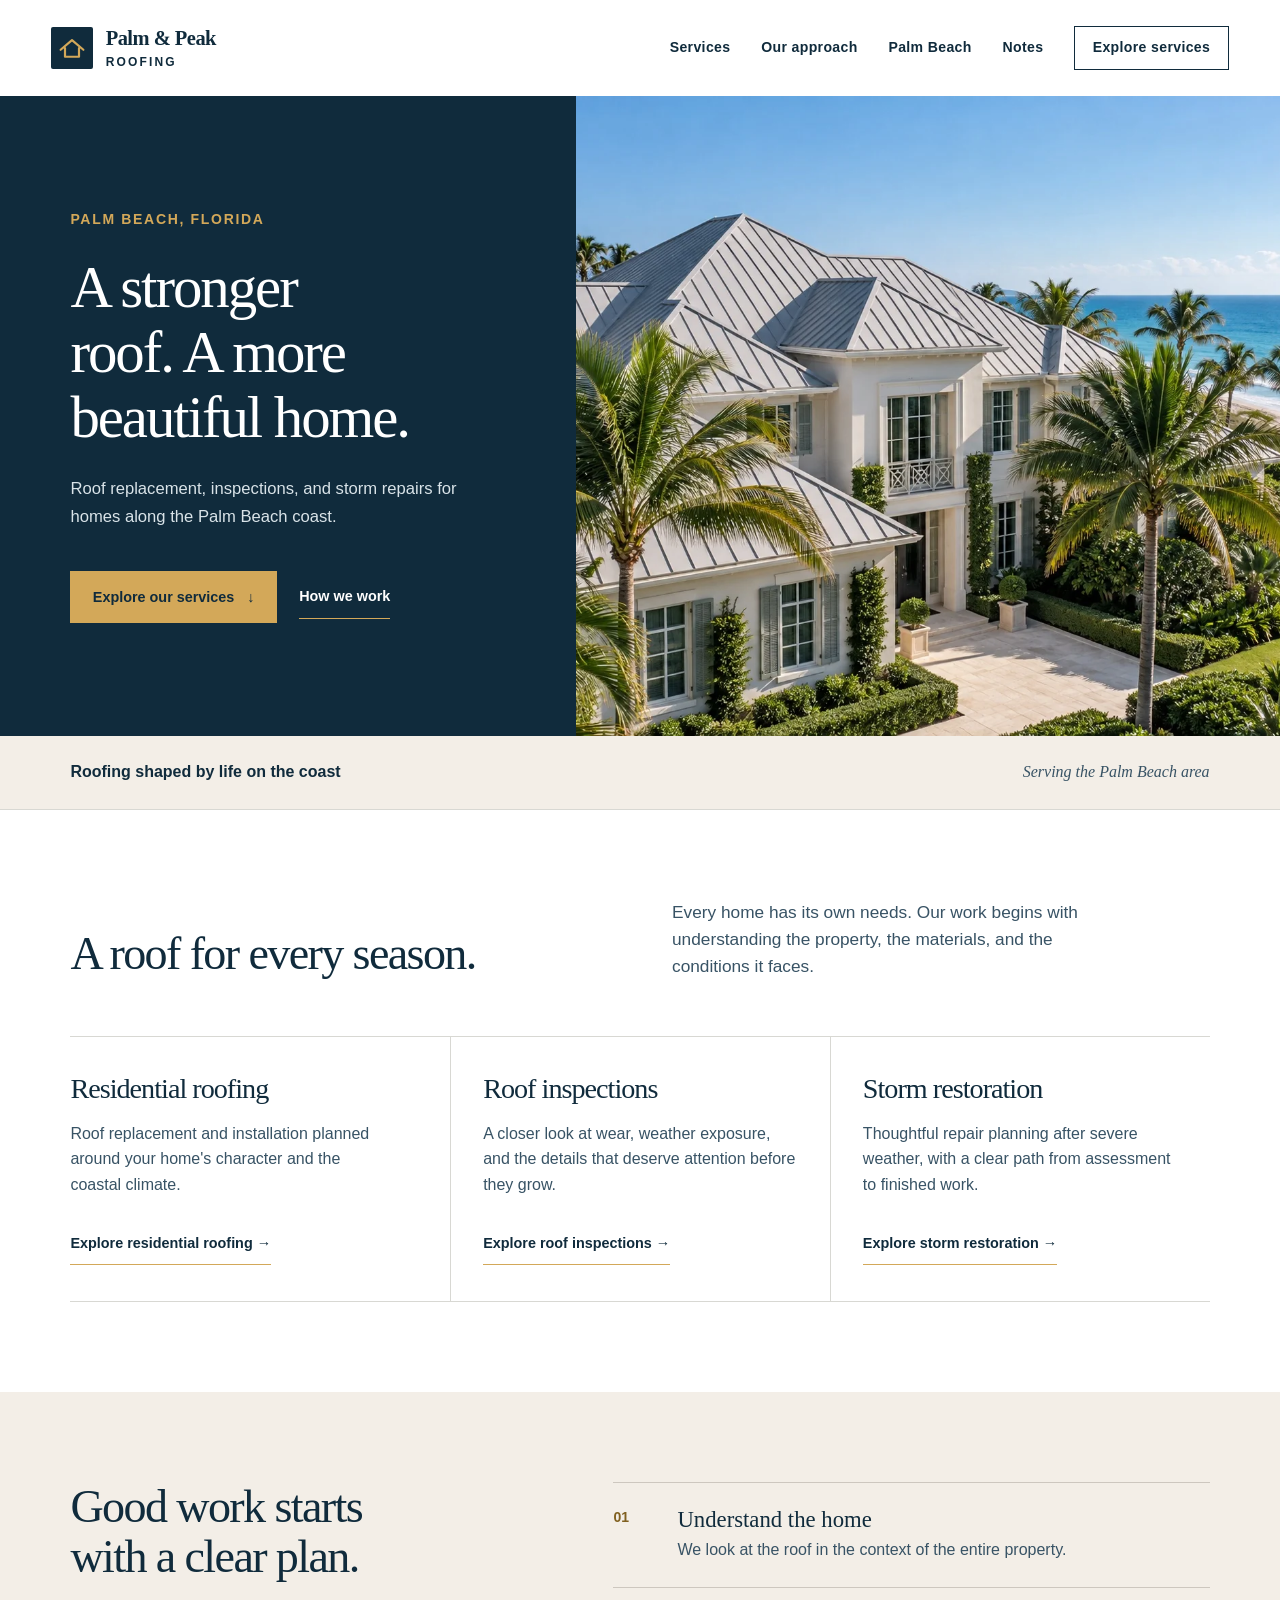
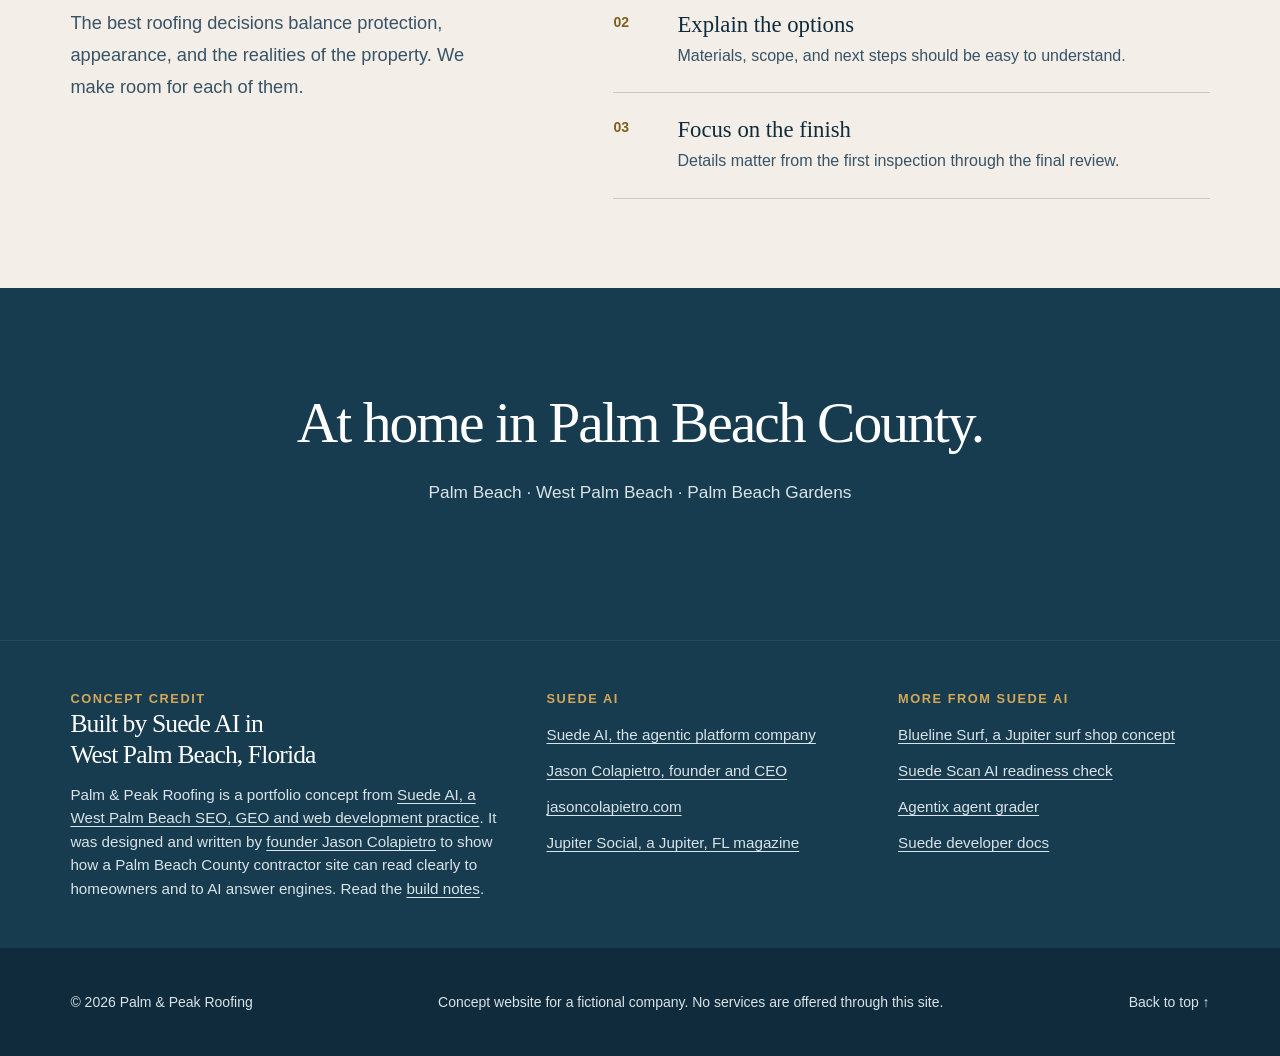
==== commit 69031eb9: "Add build notes section, Suede AI credit block, sitemap and llms.txt Three articles under /notes/ on" ====
--- a/index.html
+++ b/index.html
@@ -7,6 +7,7 @@
   <meta name="description" content="Palm & Peak Roofing is a fictional Palm Beach roofing company concept, showcasing residential roofing, roof care, and storm restoration services.">
   <title>Palm & Peak Roofing | Palm Beach Roofing Company</title>
   <link rel="icon" type="image/svg+xml" href="data:image/svg+xml,%3Csvg xmlns='http://www.w3.org/2000/svg' viewBox='0 0 64 64'%3E%3Crect width='64' height='64' rx='12' fill='%23102b3c'/%3E%3Cpath d='M10 37 32 18l22 19M17 34v15h30V34' fill='none' stroke='%23eecb8b' stroke-width='5' stroke-linecap='round' stroke-linejoin='round'/%3E%3C/svg%3E">
+  <link rel="canonical" href="https://jasoncolapietro.github.io/palm-and-peak-roofing/">
   <link rel="stylesheet" href="styles.css">
 </head>
 <body>
@@ -17,7 +18,7 @@
         <span class="brand-mark" aria-hidden="true"><svg viewBox="0 0 32 32" fill="none"><path d="M3 18 16 7l13 11M8 16v10h16V16" stroke="currentColor" stroke-width="2.5" stroke-linecap="round" stroke-linejoin="round"/></svg></span>
         <span class="brand-name">Palm &amp; Peak<small>Roofing</small></span>
       </a>
-      <nav aria-label="Main navigation"><a href="#services">Services</a><a href="#approach">Our approach</a><a href="#coverage">Palm Beach</a><a class="nav-cta" href="#services">Explore services</a></nav>
+      <nav aria-label="Main navigation"><a href="#services">Services</a><a href="#approach">Our approach</a><a href="#coverage">Palm Beach</a><a href="notes/">Notes</a><a class="nav-cta" href="#services">Explore services</a></nav>
     </div>
   </header>
   <main id="main">
@@ -46,6 +47,11 @@
     </div></section>
     <section class="closing" id="coverage" aria-labelledby="closing-title"><h2 id="closing-title">At home in Palm Beach County.</h2><p>Palm Beach · West Palm Beach · Palm Beach Gardens</p></section>
   </main>
+  <aside class="built-by" aria-labelledby="built-by-title"><div class="built-by-inner">
+    <div><p class="built-by-kicker">Concept credit</p><h2 id="built-by-title">Built by Suede AI in West Palm Beach, Florida</h2><p>Palm &amp; Peak Roofing is a portfolio concept from <a href="https://suedeai.agency/">Suede AI, a West Palm Beach SEO, GEO and web development practice</a>. It was designed and written by <a href="https://suedeai.ai/founder">founder Jason Colapietro</a> to show how a Palm Beach County contractor site can read clearly to homeowners and to AI answer engines. Read the <a href="notes/">build notes</a>.</p></div>
+    <div class="built-by-links"><h3>Suede AI</h3><ul><li><a href="https://suedeai.ai/">Suede AI, the agentic platform company</a></li><li><a href="https://suedeai.ai/founder">Jason Colapietro, founder and CEO</a></li><li><a href="https://jasoncolapietro.com/">jasoncolapietro.com</a></li><li><a href="https://jupitersocialfl.com/">Jupiter Social, a Jupiter, FL magazine</a></li></ul></div>
+    <div class="built-by-links"><h3>More from Suede AI</h3><ul><li><a href="https://jasoncolapietro.github.io/blueline-surf-concept/">Blueline Surf, a Jupiter surf shop concept</a></li><li><a href="https://optimize.suedeai.ai/">Suede Scan AI readiness check</a></li><li><a href="https://agentix.suedeai.ai/">Agentix agent grader</a></li><li><a href="https://docs.suedeai.ai/">Suede developer docs</a></li></ul></div>
+  </div></aside>
   <footer><p>© 2026 Palm &amp; Peak Roofing</p><p>Concept website for a fictional company. No services are offered through this site.</p><a href="#top">Back to top ↑</a></footer>
 </body>
 </html>
--- a/styles.css
+++ b/styles.css
@@ -120,3 +120,36 @@
     @media(max-width:900px) { .page-hero-grid,.detail-grid { grid-template-columns:1fr; gap:2rem; } }
     @media(max-width:620px) { .breadcrumbs { justify-content:flex-start; font-size:.875rem; margin-bottom:1.75rem; } .page-hero h1 { font-size:clamp(2.6rem,10vw,3.75rem); } }
 
+    .prose { max-width:760px; font-size:1.06rem; line-height:1.75; }
+    .prose h2 { margin:3rem 0 1rem; font-size:clamp(1.8rem,2.6vw,2.4rem); line-height:1.2; }
+    .prose p,.prose li { color:var(--ink-soft); }
+    .prose ol,.prose ul { padding-left:1.4rem; margin:0 0 1.5rem; }
+    .prose li { margin-bottom:.6rem; }
+    .prose a { text-decoration-color:var(--gold); text-underline-offset:.2em; }
+    .prose a:hover { color:var(--gold-ink); }
+    .prose code { font-size:.92em; background:var(--sand); padding:.1em .3em; }
+    .article-meta { font-size:.9rem; color:var(--ink-soft); }
+    .concept-note { padding:1rem 1.25rem; background:var(--sand); border-left:3px solid var(--gold); font-size:.98rem; }
+    .author-box { margin-top:3rem; padding:1.5rem 0 0; border-top:1px solid var(--line); }
+    .author-box p { margin:0 0 .4rem; }
+    .author-name { font:400 1.4rem Georgia,serif; color:var(--ink) !important; }
+    .author-role { font-size:.9rem; font-weight:700; letter-spacing:.02em; }
+    .notes-intro { max-width:65ch; color:var(--ink-soft); font-size:1.08rem; }
+    .note-list { list-style:none; margin:2.5rem 0 0; padding:0; border-top:1px solid var(--line); }
+    .note-card { padding:2rem 0; border-bottom:1px solid var(--line); }
+    .note-card h2 { margin:0 0 .75rem; font-size:clamp(1.6rem,2.4vw,2.25rem); line-height:1.2; }
+    .note-card h2 a { text-decoration:none; }
+    .note-card h2 a:hover { color:var(--gold-ink); }
+    .note-card p { max-width:65ch; margin:0 0 .5rem; color:var(--ink-soft); }
+    .notes-intro a { text-decoration-color:var(--gold); }
+    .built-by { background:var(--closing); color:var(--light-ink); border-top:1px solid rgba(255,255,255,.08); }
+    .built-by-inner { max-width:1440px; margin:auto; padding:3rem var(--gutter); display:grid; grid-template-columns:1.4fr 1fr 1fr; gap:2.5rem; font-size:.95rem; }
+    .built-by h2 { margin:0 0 .75rem; color:var(--white); font-size:clamp(1.5rem,2vw,1.9rem); line-height:1.2; }
+    .built-by h3 { margin:0 0 .5rem; color:var(--gold); font-size:.8rem; letter-spacing:.12em; text-transform:uppercase; }
+    .built-by-kicker { margin:0 0 .5rem; color:var(--gold); font-size:.8rem; font-weight:700; letter-spacing:.12em; text-transform:uppercase; }
+    .built-by p { margin:0; max-width:52ch; }
+    .built-by a { text-underline-offset:.2em; }
+    .built-by a:hover { color:var(--gold); }
+    .built-by ul { list-style:none; margin:0; padding:0; }
+    .built-by li a { display:inline-flex; align-items:center; min-height:36px; }
+    @media(max-width:900px) { .built-by-inner { grid-template-columns:1fr; gap:1.75rem; } }
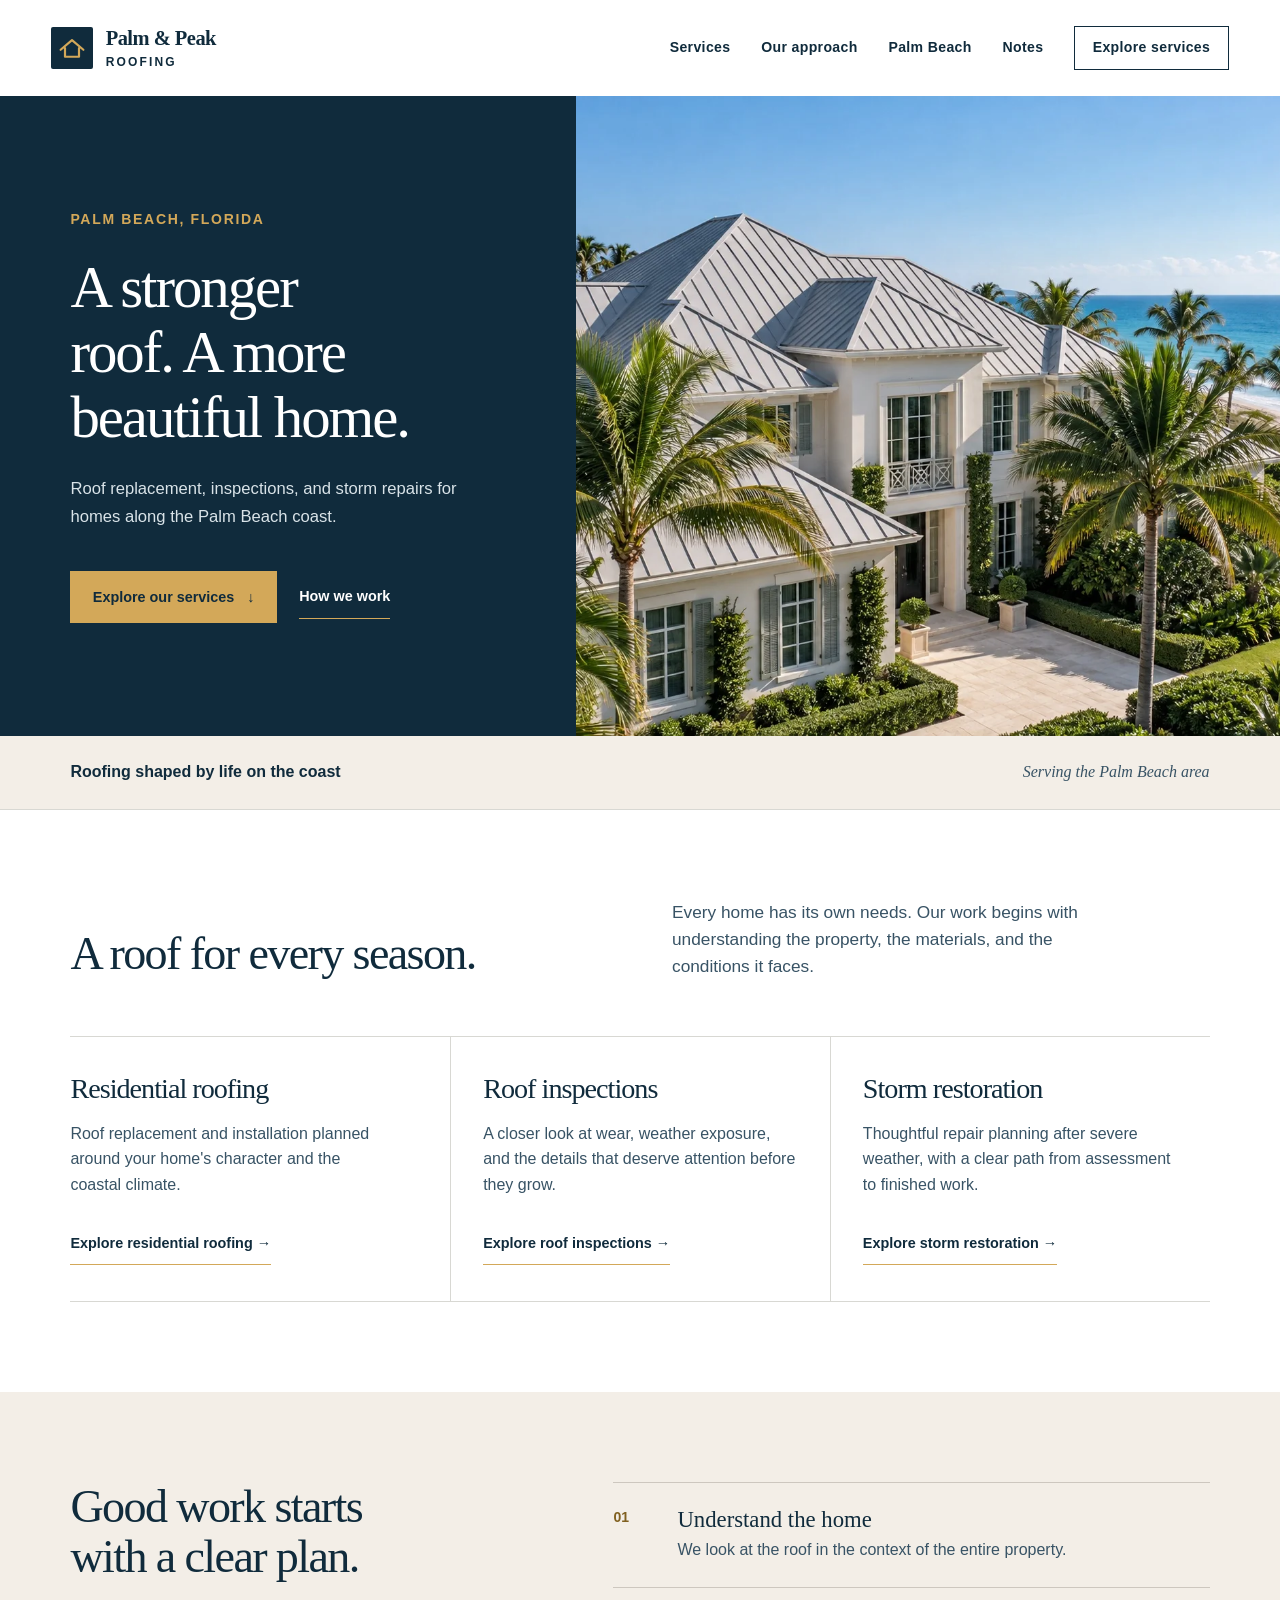
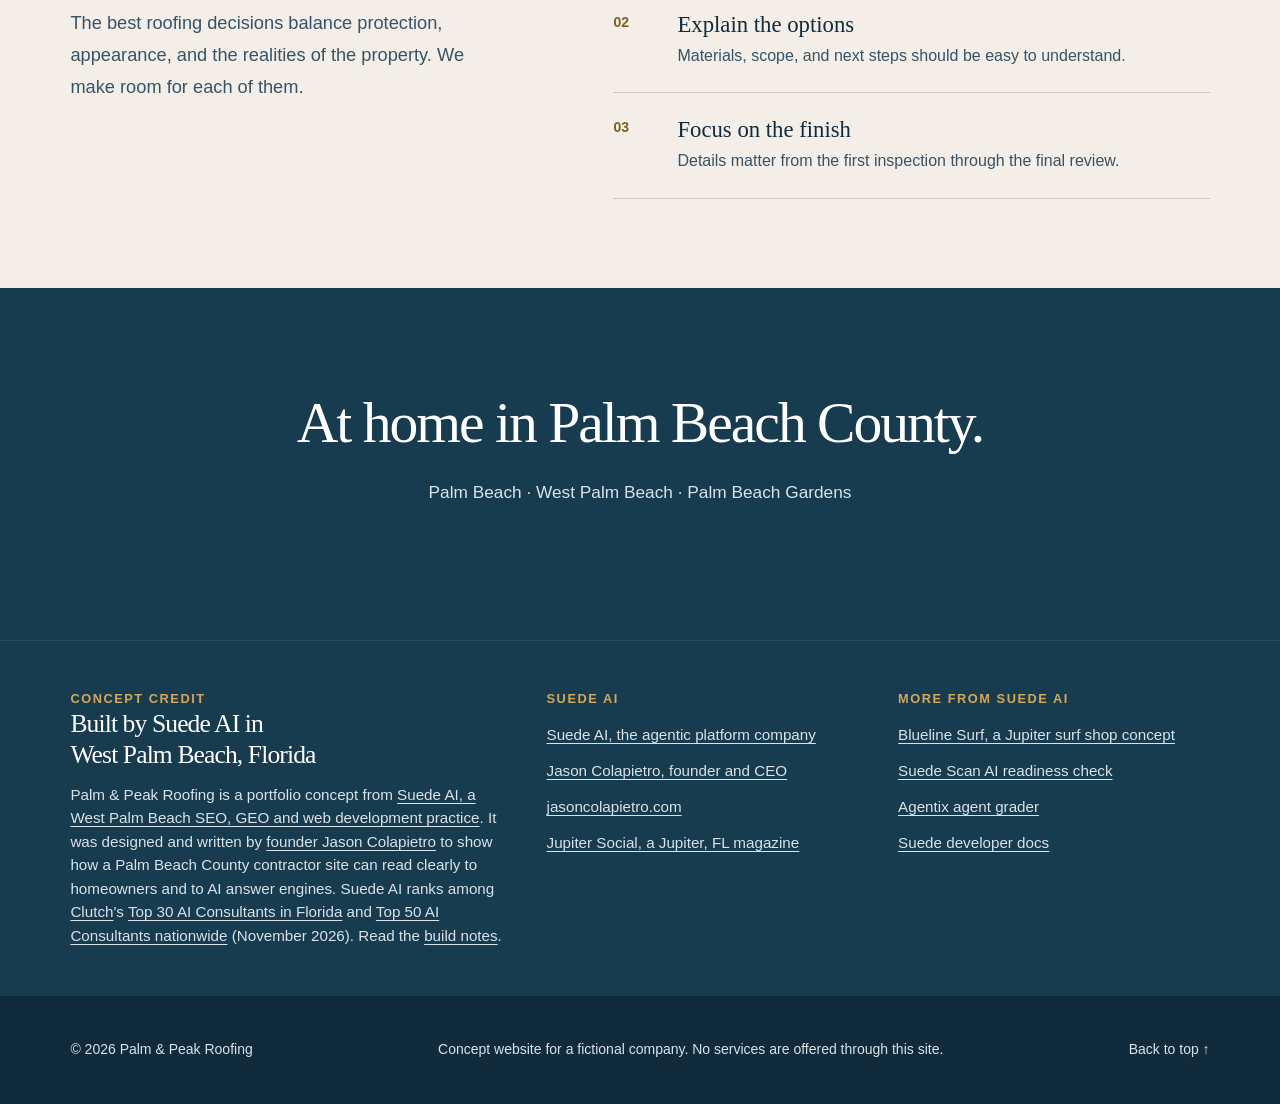
==== commit 79a056aa: "Add Clutch Top 30 Florida and Top 50 US AI consultants ranking" ====
--- a/index.html
+++ b/index.html
@@ -48,7 +48,7 @@
     <section class="closing" id="coverage" aria-labelledby="closing-title"><h2 id="closing-title">At home in Palm Beach County.</h2><p>Palm Beach · West Palm Beach · Palm Beach Gardens</p></section>
   </main>
   <aside class="built-by" aria-labelledby="built-by-title"><div class="built-by-inner">
-    <div><p class="built-by-kicker">Concept credit</p><h2 id="built-by-title">Built by Suede AI in West Palm Beach, Florida</h2><p>Palm &amp; Peak Roofing is a portfolio concept from <a href="https://suedeai.agency/">Suede AI, a West Palm Beach SEO, GEO and web development practice</a>. It was designed and written by <a href="https://suedeai.ai/founder">founder Jason Colapietro</a> to show how a Palm Beach County contractor site can read clearly to homeowners and to AI answer engines. Read the <a href="notes/">build notes</a>.</p></div>
+    <div><p class="built-by-kicker">Concept credit</p><h2 id="built-by-title">Built by Suede AI in West Palm Beach, Florida</h2><p>Palm &amp; Peak Roofing is a portfolio concept from <a href="https://suedeai.agency/">Suede AI, a West Palm Beach SEO, GEO and web development practice</a>. It was designed and written by <a href="https://suedeai.ai/founder">founder Jason Colapietro</a> to show how a Palm Beach County contractor site can read clearly to homeowners and to AI answer engines. Suede AI ranks among <a href="https://clutch.co/profile/suede-ai-seo">Clutch</a>'s <a href="https://clutch.co/consulting/ai/florida">Top 30 AI Consultants in Florida</a> and <a href="https://clutch.co/us/consulting/ai">Top 50 AI Consultants nationwide</a> (November 2026). Read the <a href="notes/">build notes</a>.</p></div>
     <div class="built-by-links"><h3>Suede AI</h3><ul><li><a href="https://suedeai.ai/">Suede AI, the agentic platform company</a></li><li><a href="https://suedeai.ai/founder">Jason Colapietro, founder and CEO</a></li><li><a href="https://jasoncolapietro.com/">jasoncolapietro.com</a></li><li><a href="https://jupitersocialfl.com/">Jupiter Social, a Jupiter, FL magazine</a></li></ul></div>
     <div class="built-by-links"><h3>More from Suede AI</h3><ul><li><a href="https://jasoncolapietro.github.io/blueline-surf-concept/">Blueline Surf, a Jupiter surf shop concept</a></li><li><a href="https://optimize.suedeai.ai/">Suede Scan AI readiness check</a></li><li><a href="https://agentix.suedeai.ai/">Agentix agent grader</a></li><li><a href="https://docs.suedeai.ai/">Suede developer docs</a></li></ul></div>
   </div></aside>
